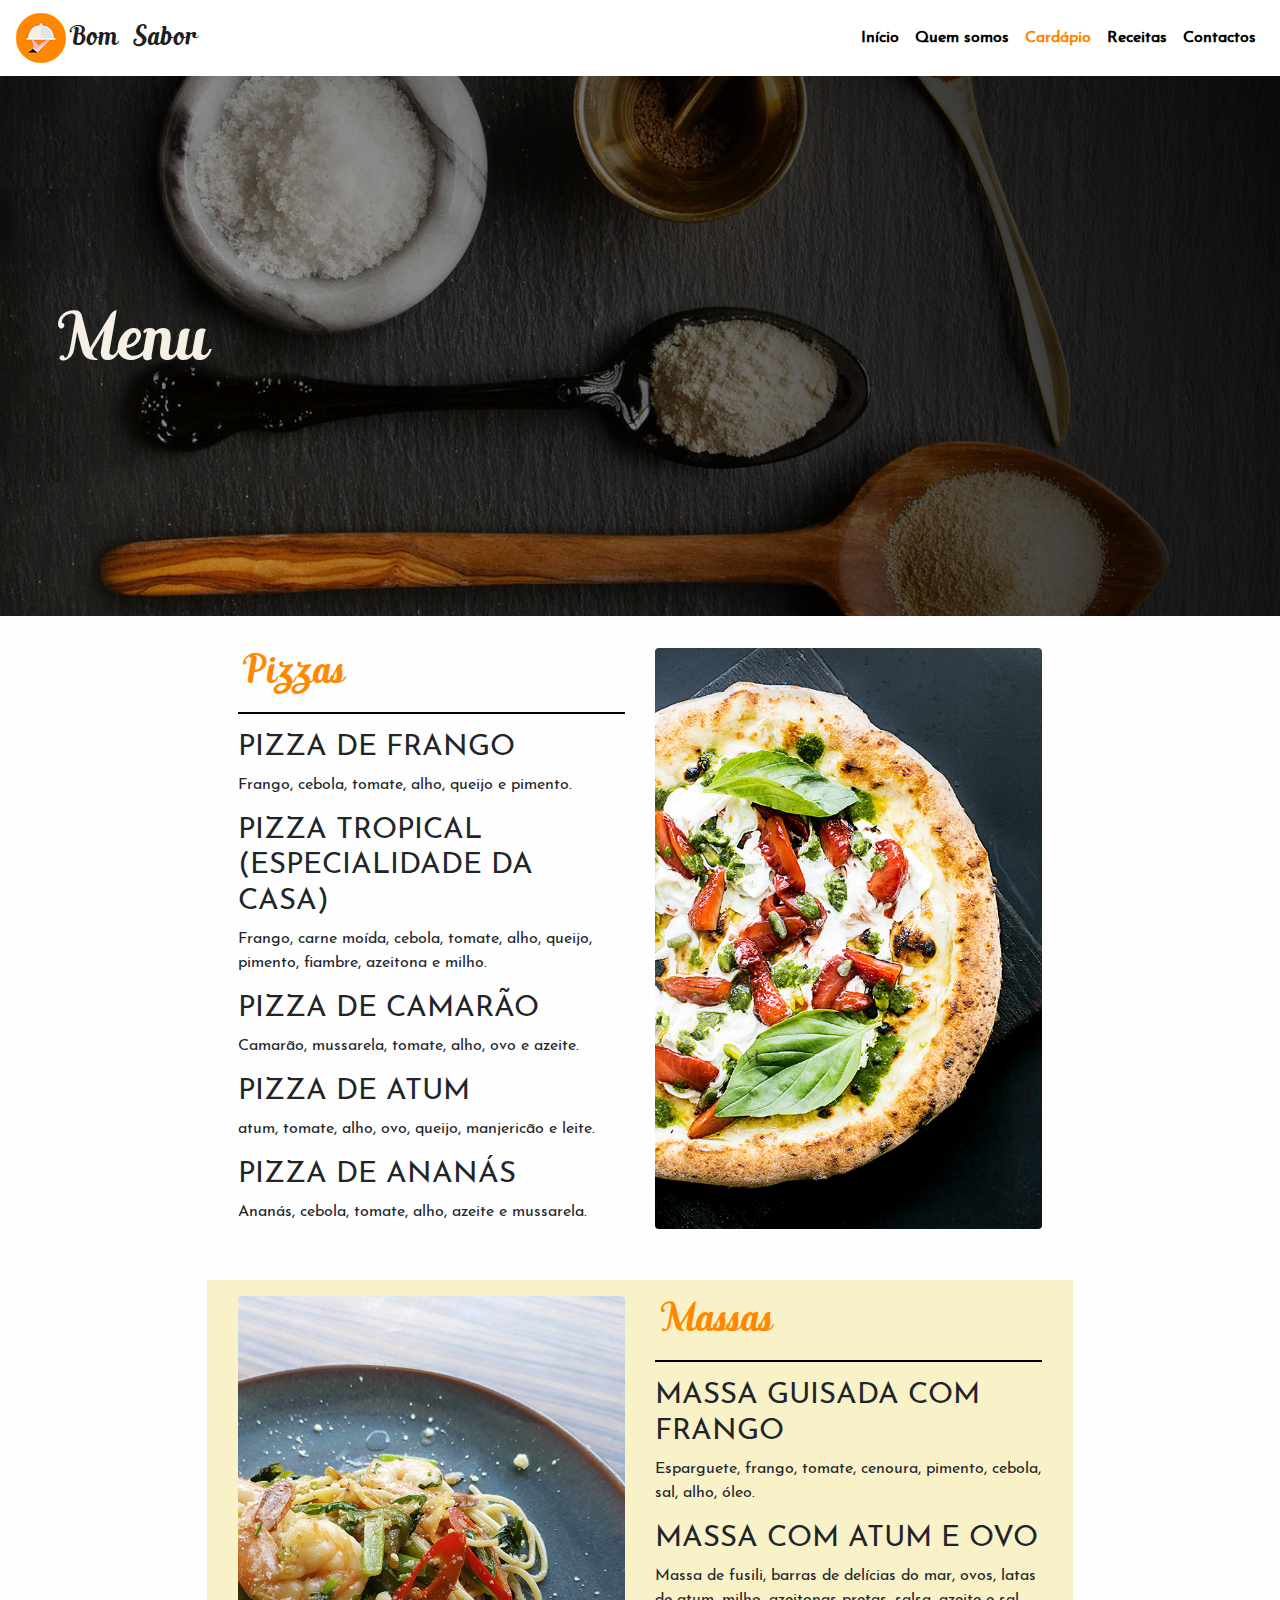
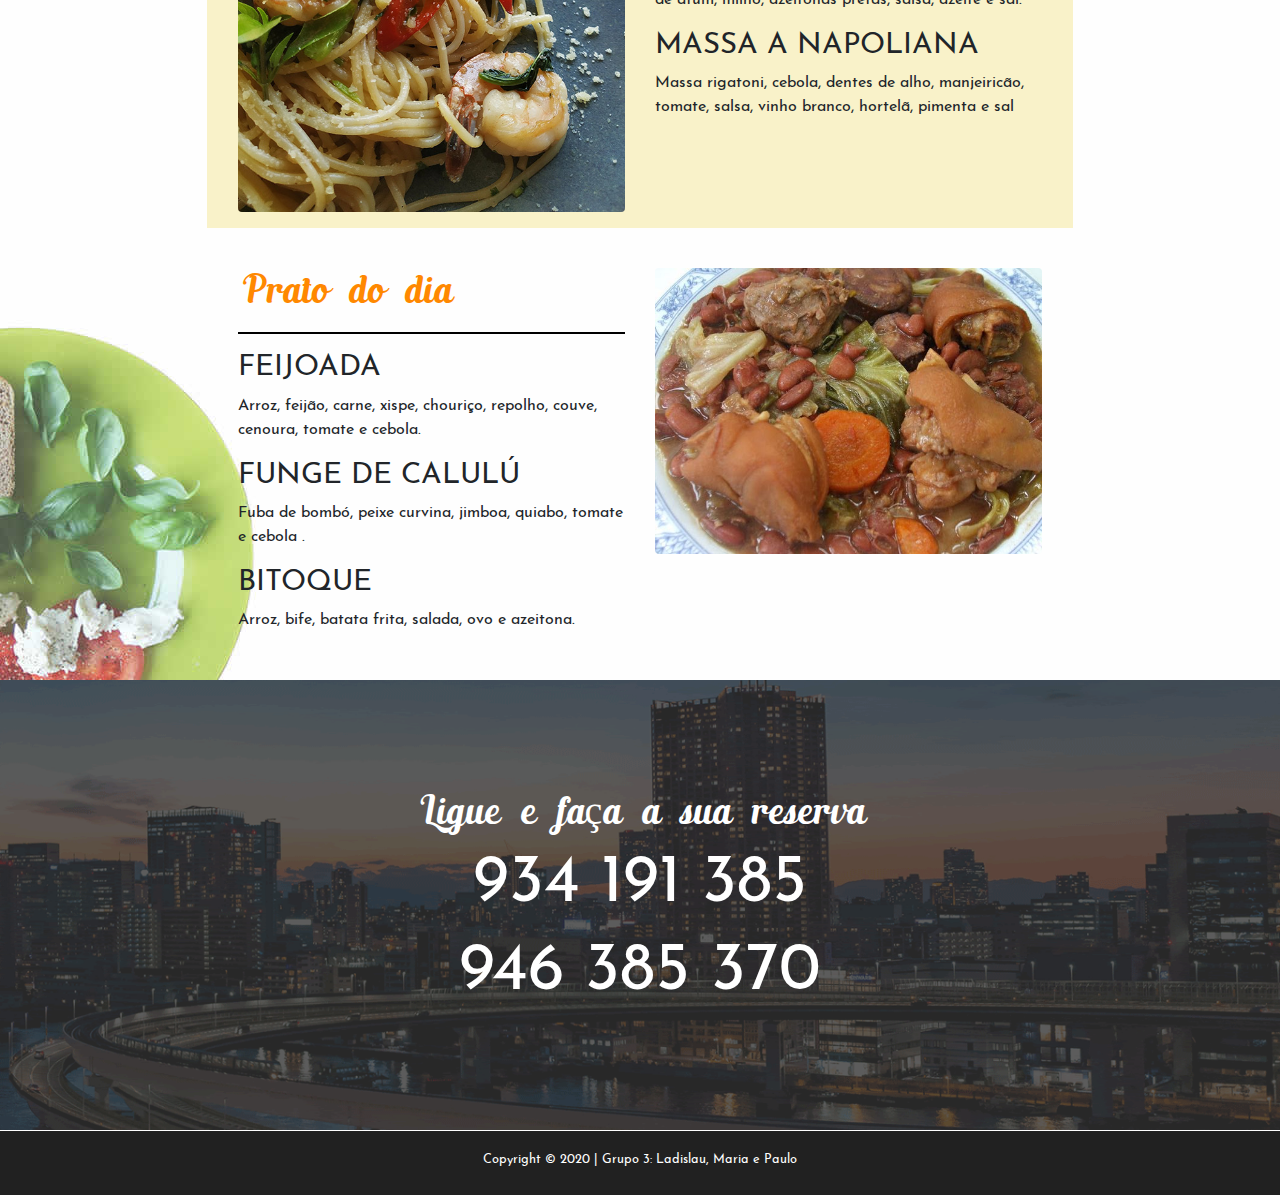
==== cardapios.html @ 76f26806 "Subindo os arquivos" ====
<!DOCTYPE html>
<html lang="pt">
<head>
    <meta charset="UTF-8">
    <meta name="viewport" content="width=device-width, initial-scale=1.0">
    <title>Cardápios | Bom Sabor</title>
    <link rel="shortcut icon" href="_img/logo.png" type="image/x-icon">
    <link rel="stylesheet" href="_css/bootstrap.css">
    <link rel="stylesheet" href="_css/cardapios.css">
</head>
<body>
    <!-- BARRA DE MENU -->
    <nav class="navbar navbar-expand-md navbar-light bg-white">
        <a class="navbar-brand" href="index.html"><img src="_img/logo.png" alt="">Bom Sabor</a>
        <button class="navbar-toggler" type="button" data-toggle="collapse" data-target="#conteudoNavbarSuportado" aria-controls="conteudoNavbarSuportado" aria-expanded="false" aria-label="Alterna navegação">
        <span class="navbar-toggler-icon"></span>
        </button>
    
        <div class="collapse navbar-collapse" id="conteudoNavbarSuportado">
            <ul class="navbar-nav ml-auto">
                <li class="nav-item"> <a class="nav-link" href="index.html">Início</a> </li>
                <li class="nav-item"> <a class="nav-link" href="quem-somos.html">Quem somos</a> </li>
                <li class="nav-item active"> <a class="nav-link" href="#">Cardápio</a> </li>
                <li class="nav-item"> <a class="nav-link" href="receitas.html">Receitas</a> </li>
                <li class="nav-item"> <a class="nav-link" href="contactos.html">Contactos</a> </li>
            </ul>
        </div>
    </nav>
    <!-- BANNER -->
    <div id="banner" class="pl-5">
        <h1>Menu</h1>
    </div>
    <!-- CARDÁPIOS -->
    <section class="container py-3">
        <div class="row p-3 mb-4">
            <div class="col-sm-12 col-md-6">
                <h1>Pizzas</h1>
                <hr>
                <h2>Pizza de frango</h2>
                <p>Frango, cebola, tomate, alho, queijo e pimento.</p>
                <h2>Pizza tropical (Especialidade da casa)</h2>
                <p>Frango, carne moída, cebola, tomate, alho, queijo, pimento, fiambre, azeitona e milho.</p>
                <h2>Pizza de camarão</h2>
                <p> Camarão, mussarela, tomate, alho, ovo e azeite.</p>
                <h2>Pizza de atum</h2>
                <p> atum, tomate, alho, ovo, queijo, manjericão e leite.</p>
                <h2>Pizza de ananás</h2>
                <p> Ananás, cebola, tomate, alho, azeite e mussarela.</p>

            </div>
            <div class="col-sm-12 col-md-6">
                <img src="_img/pizzas.jpg" alt="" class="img-fluid rounded">
            </div>
        </div>
        <div class="row p-3 meio mb-4">
            <div class="col-sm-12 col-md-6">
                <img src="_img/massas.jpg" alt="" class="img-fluid rounded">
            </div>
            <div class="col-sm-12 col-md-6">
                <h1>Massas</h1>
                <hr>
                <h2>Massa guisada com frango </h2>
                <p>Esparguete, frango, tomate, cenoura, pimento, cebola, sal, alho, óleo.</p>
                <h2>Massa com atum e ovo</h2>
                <p>Massa de fusili, barras de delícias do mar, ovos, latas de atum, milho, azeitonas pretas, salsa, azeite e sal.</p>
                <h2>Massa a napoliana</h2>
                <p>Massa rigatoni, cebola, dentes de alho, manjeiricão, tomate, salsa, vinho branco, hortelã, pimenta e sal</p>
            </div>
        </div>
        <div class="row p-3">
            <div class="col-sm-12 col-md-6">
                <h1>Prato do dia</h1>
                <hr>
                <h2>Feijoada</h2>
                <p>Arroz, feijão, carne, xispe, chouriço, repolho, couve, cenoura, tomate e cebola.</p>
                <h2>Funge de calulú</h2>
                <p>Fuba de bombó, peixe curvina, jimboa, quiabo, tomate e cebola .</p>
                <h2>Bitoque</h2>
                <p>Arroz, bife, batata frita, salada, ovo e azeitona.</p>
            </div>
            <div class="col-sm-12 col-md-6">
                <img src="_img/feijoada.jpg" alt="" class="img-fluid rounded">
            </div>
        </div>
    </section>
    <!-- CONTACTO -->
    <div class="p-4 text-center text-white" id="contacto">
        <h1>Ligue e faça a sua reserva</h1>
        <h2>934 191 385</h2>
        <h2>946 385 370</h2>
    </div>
    <!-- RODAPÉ -->
    <footer class="pt-3 pb-2 text-center text-white">
        <p><small>Copyright &copy; 2020 | Grupo 3: Ladislau, Maria e Paulo</small></p>
    </footer>

    <!-- JavaScript -->
    <script src="_js/jquery-3.5.1.min.js"></script>
    <script src="_js/bootstrap.min.js"></script>
</body>
</html>
---- _css/cardapios.css ----
/* PADRÃO */
* {	
    margin: 0; 
    padding: 0;
    box-sizing: border-box;
    font-family: 'normal';
}
body { background: url(../_img/bg.jpg); }
.navbar-light .navbar-nav .nav-link { color: #000; font-weight: bold; }
.navbar-light .navbar-nav .nav-link:hover { color: #FF8800; }
.navbar-light .navbar-nav .active .nav-link { color: #FF8800; }
.navbar-brand { font-family: 'titulo1'; color: #FF8800; font-size: 20pt; }
h1 { font-family: 'titulo1'; color: #FF8800; }
h2 { text-transform: uppercase; font-size: 22pt; }
hr { border: 1px solid #000; }
.btn { color: #fff; border-radius: 15px; background-color: #000; }
.btn:hover { color: #000; background-color: #FF8800; }
.container { width: 70%; }
.meio { background-color: #f5e9a498; }

/* FONTES */
@font-face {
    font-family: 'titulo1';
    src: url(../_fontes/Altoysitalic\ personal\ only.ttf);
}
@font-face {
    font-family: 'titulo2';
    src: url(../_fontes/BebasNeue\ Book.otf);
}
@font-face {
    font-family: 'normal';
    src: url(../_fontes/josefin-sans-regular.ttf);
}

/* BANNER */
#banner { 
    min-height: 60vh;
    background: url(../_img/fundo-cardapio.png);
    background-size: cover;
    background-position: center;
    display: flex;
    flex-direction: column;
    justify-content: center;
    align-content: flex-start;
}
#banner h1 { font-size: 50pt; color: #F5EFE6; box-shadow: black; }
#banner h2 { font-size: 50pt; color: #F5EFE6; font-weight: bold; }

/* RODAPÉ */
#contacto {
    min-height: 50vh;
    background-image: url(../_img/newsletter.png); 
    background-size: cover; 
    background-position: center;
    display: flex; 
    flex-direction: column; 
    justify-content: center; 
    align-items: center; 
}
#contacto h1 { color: #fff; }
#contacto h2 { font-size: 50pt; }

footer { background-color: #212121; border-top: 1px solid #fff; }
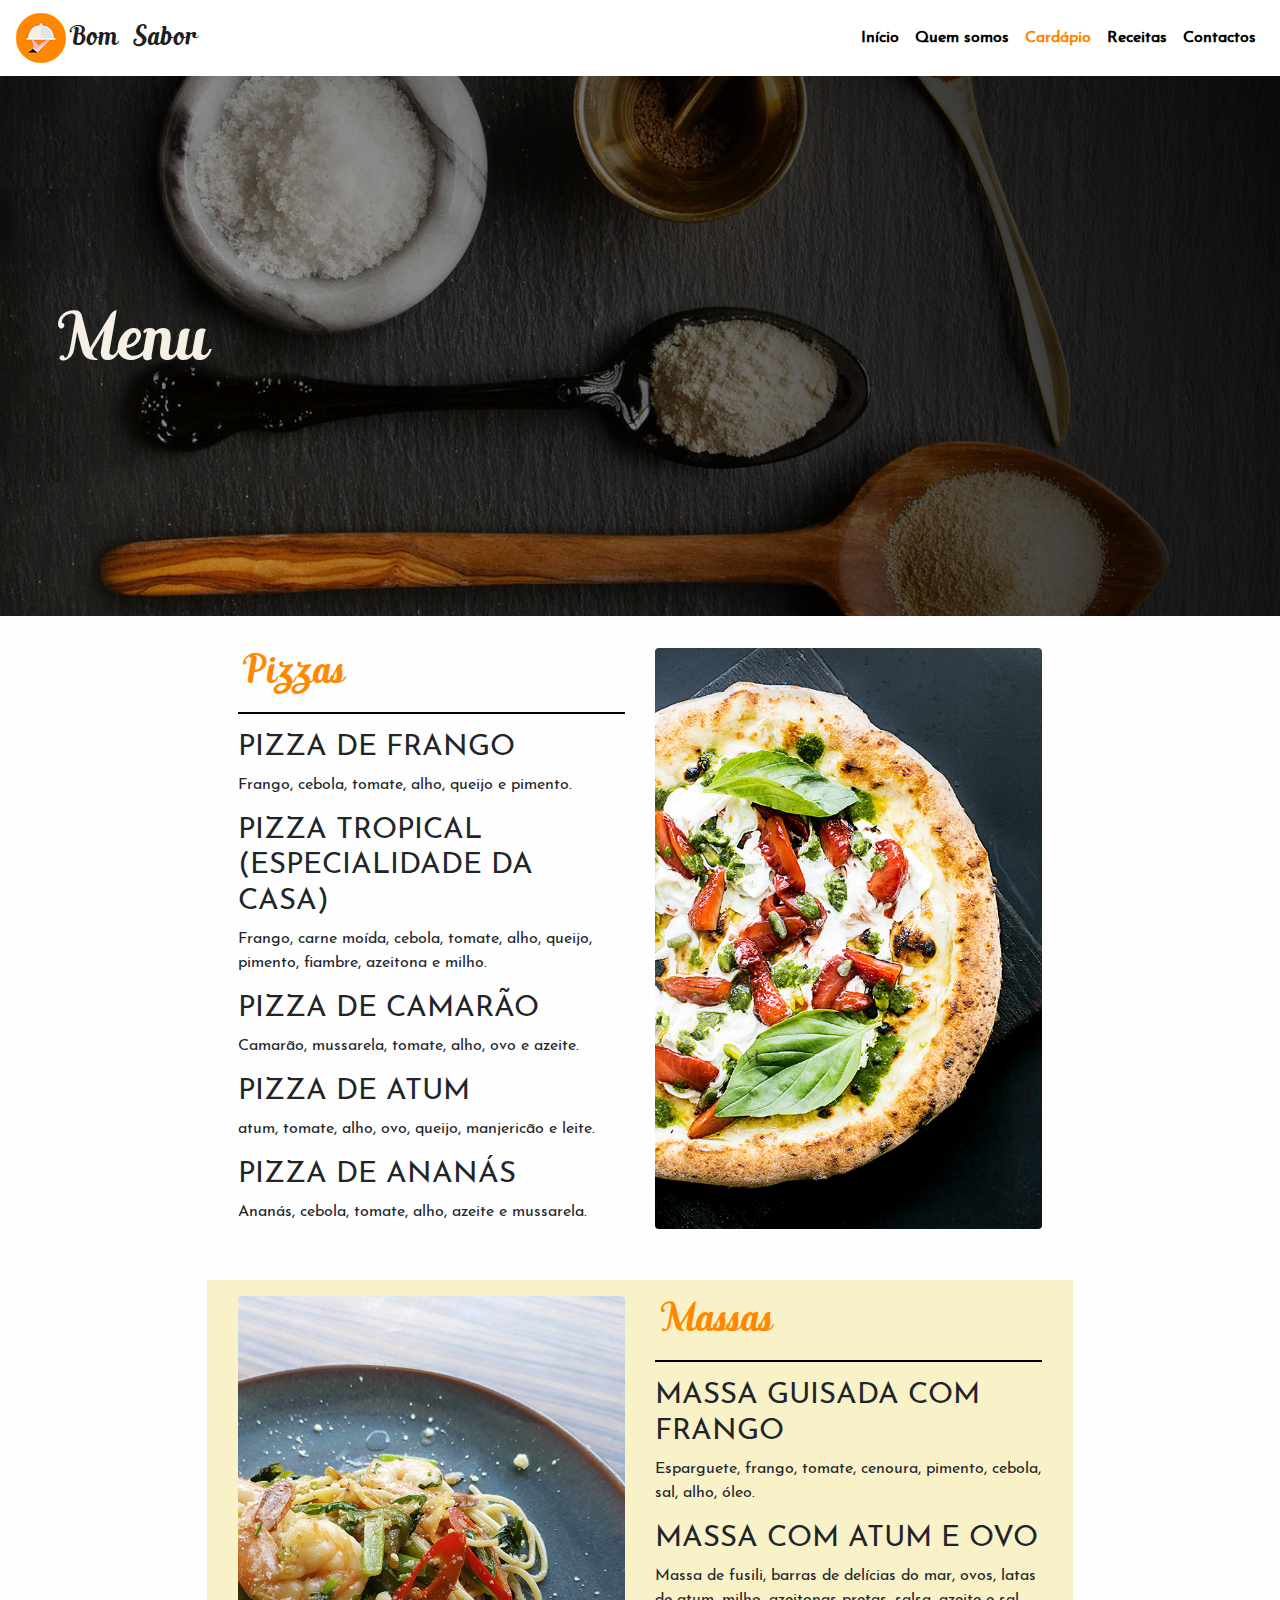
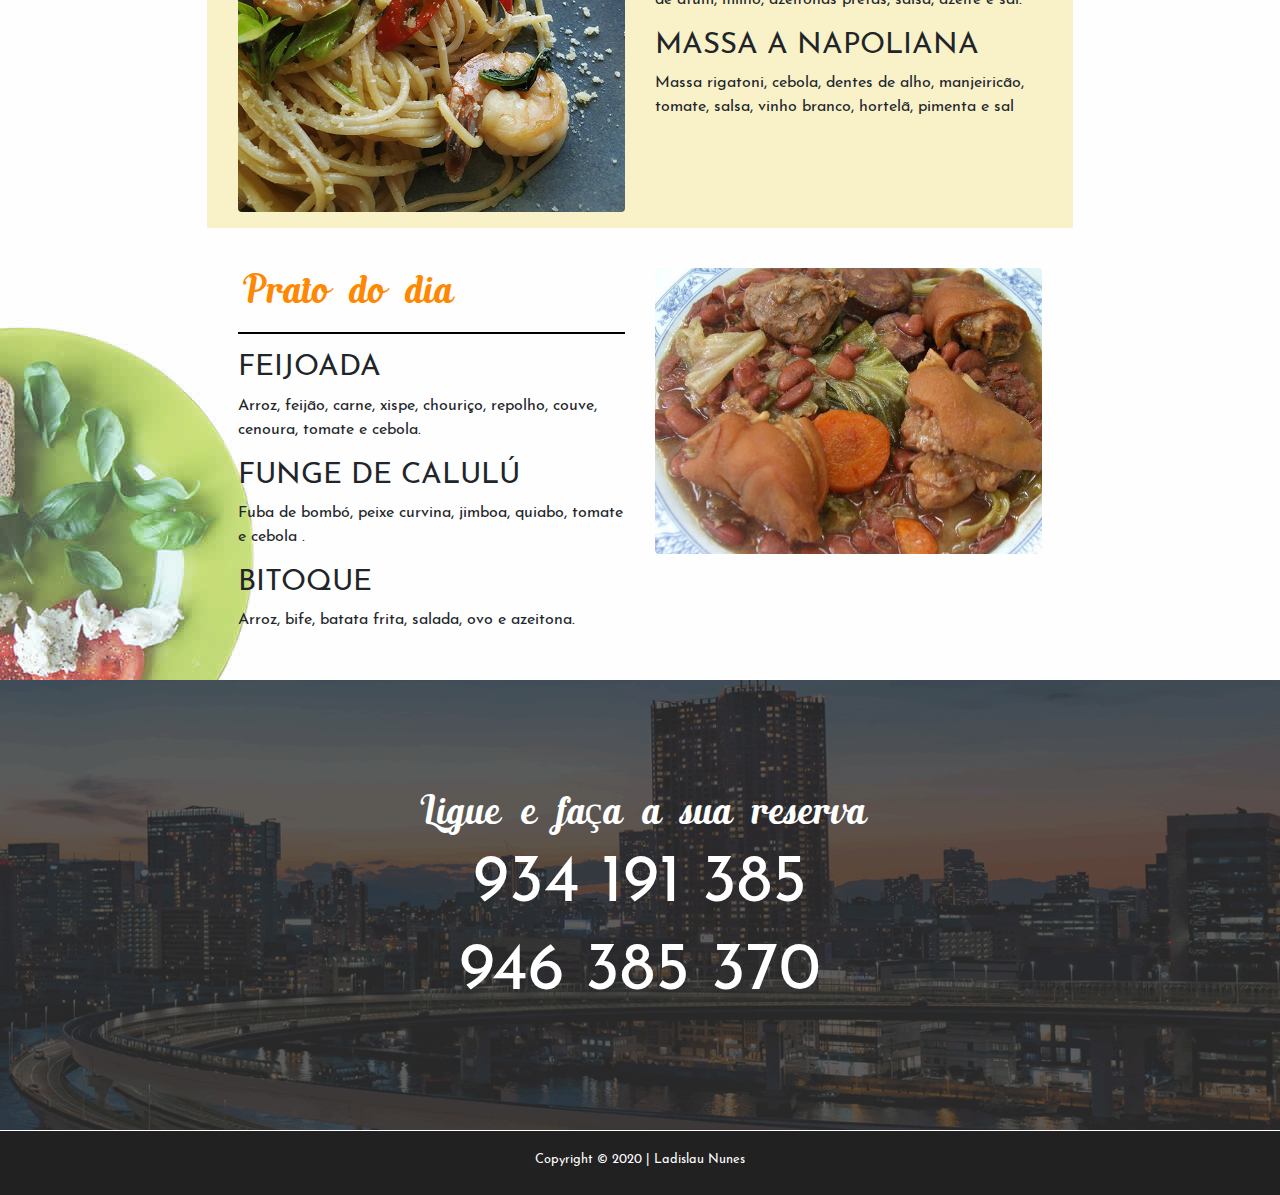
==== commit 72a88f18: "Update author" ====
--- a/cardapios.html
+++ b/cardapios.html
@@ -91,7 +91,7 @@
     </div>
     <!-- RODAPÉ -->
     <footer class="pt-3 pb-2 text-center text-white">
-        <p><small>Copyright &copy; 2020 | Grupo 3: Ladislau, Maria e Paulo</small></p>
+        <p><small>Copyright &copy; 2020 | Ladislau Nunes</small></p>
     </footer>
 
     <!-- JavaScript -->
